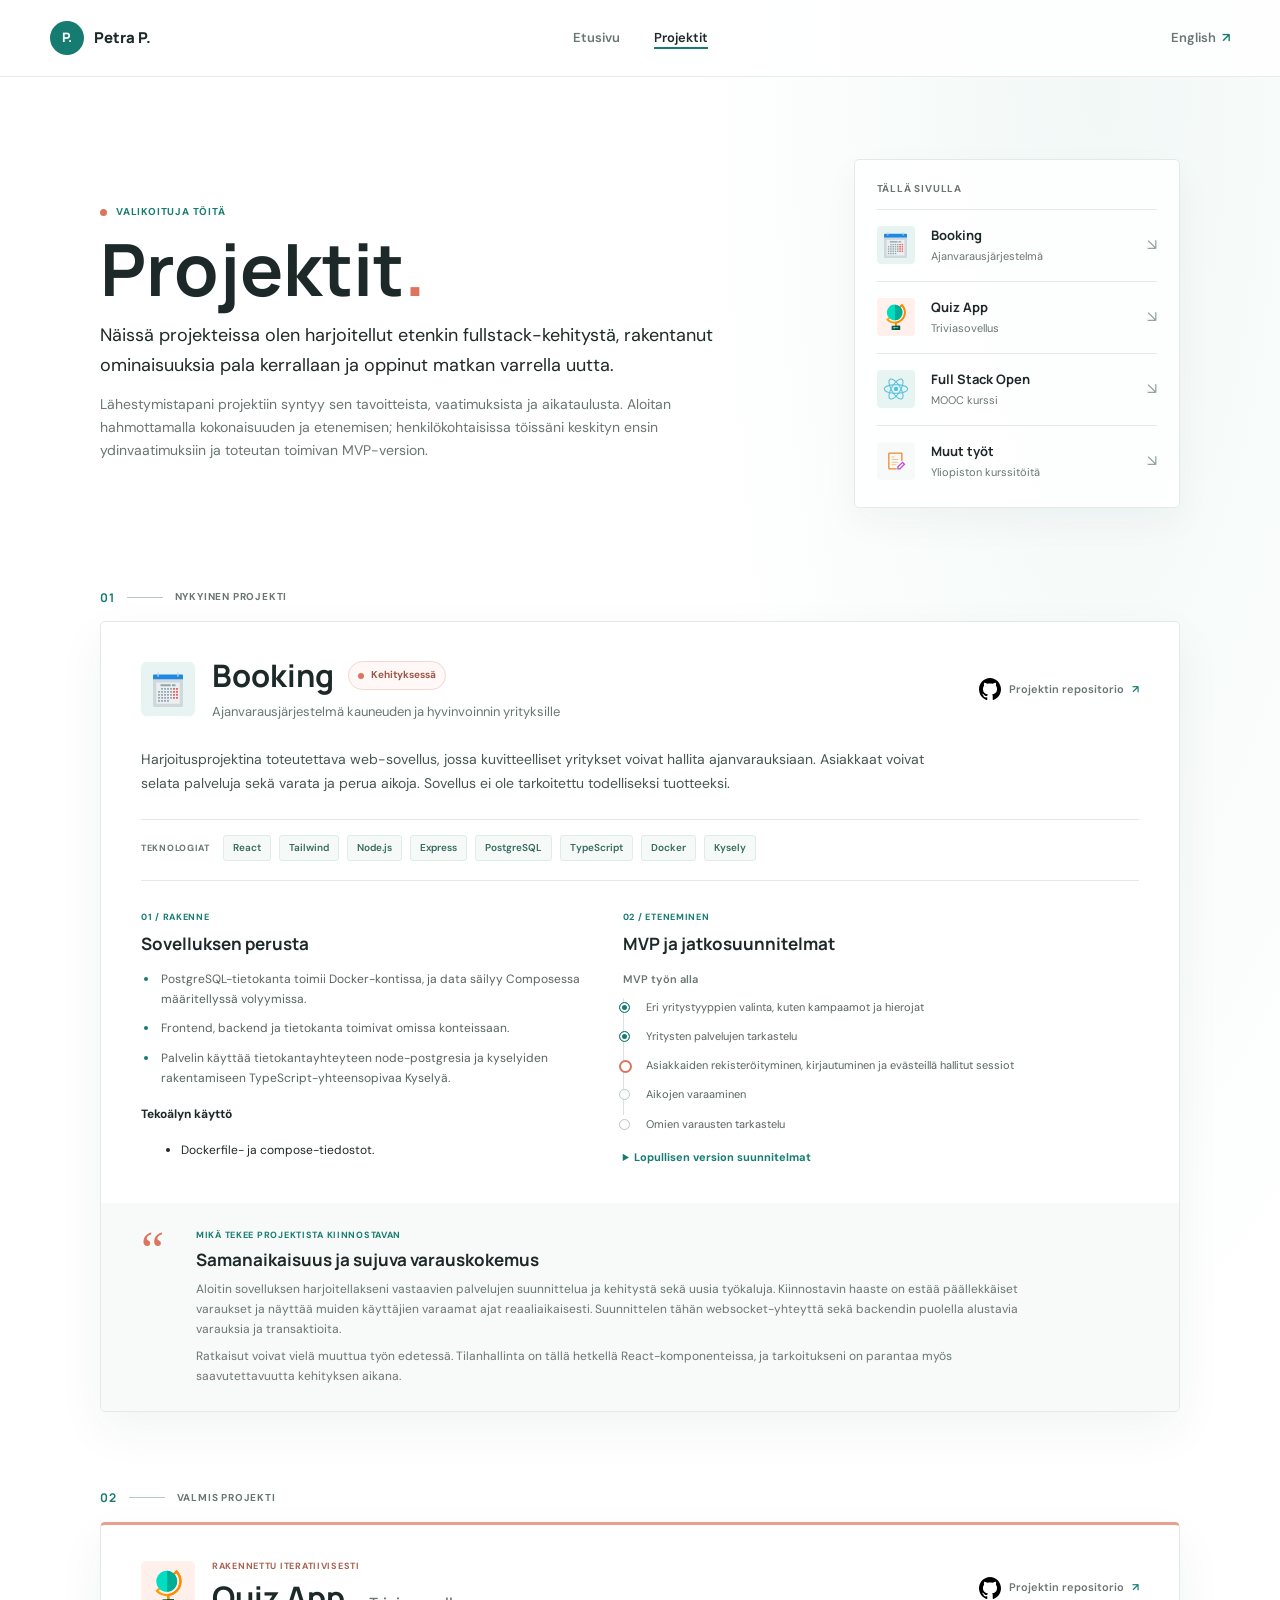
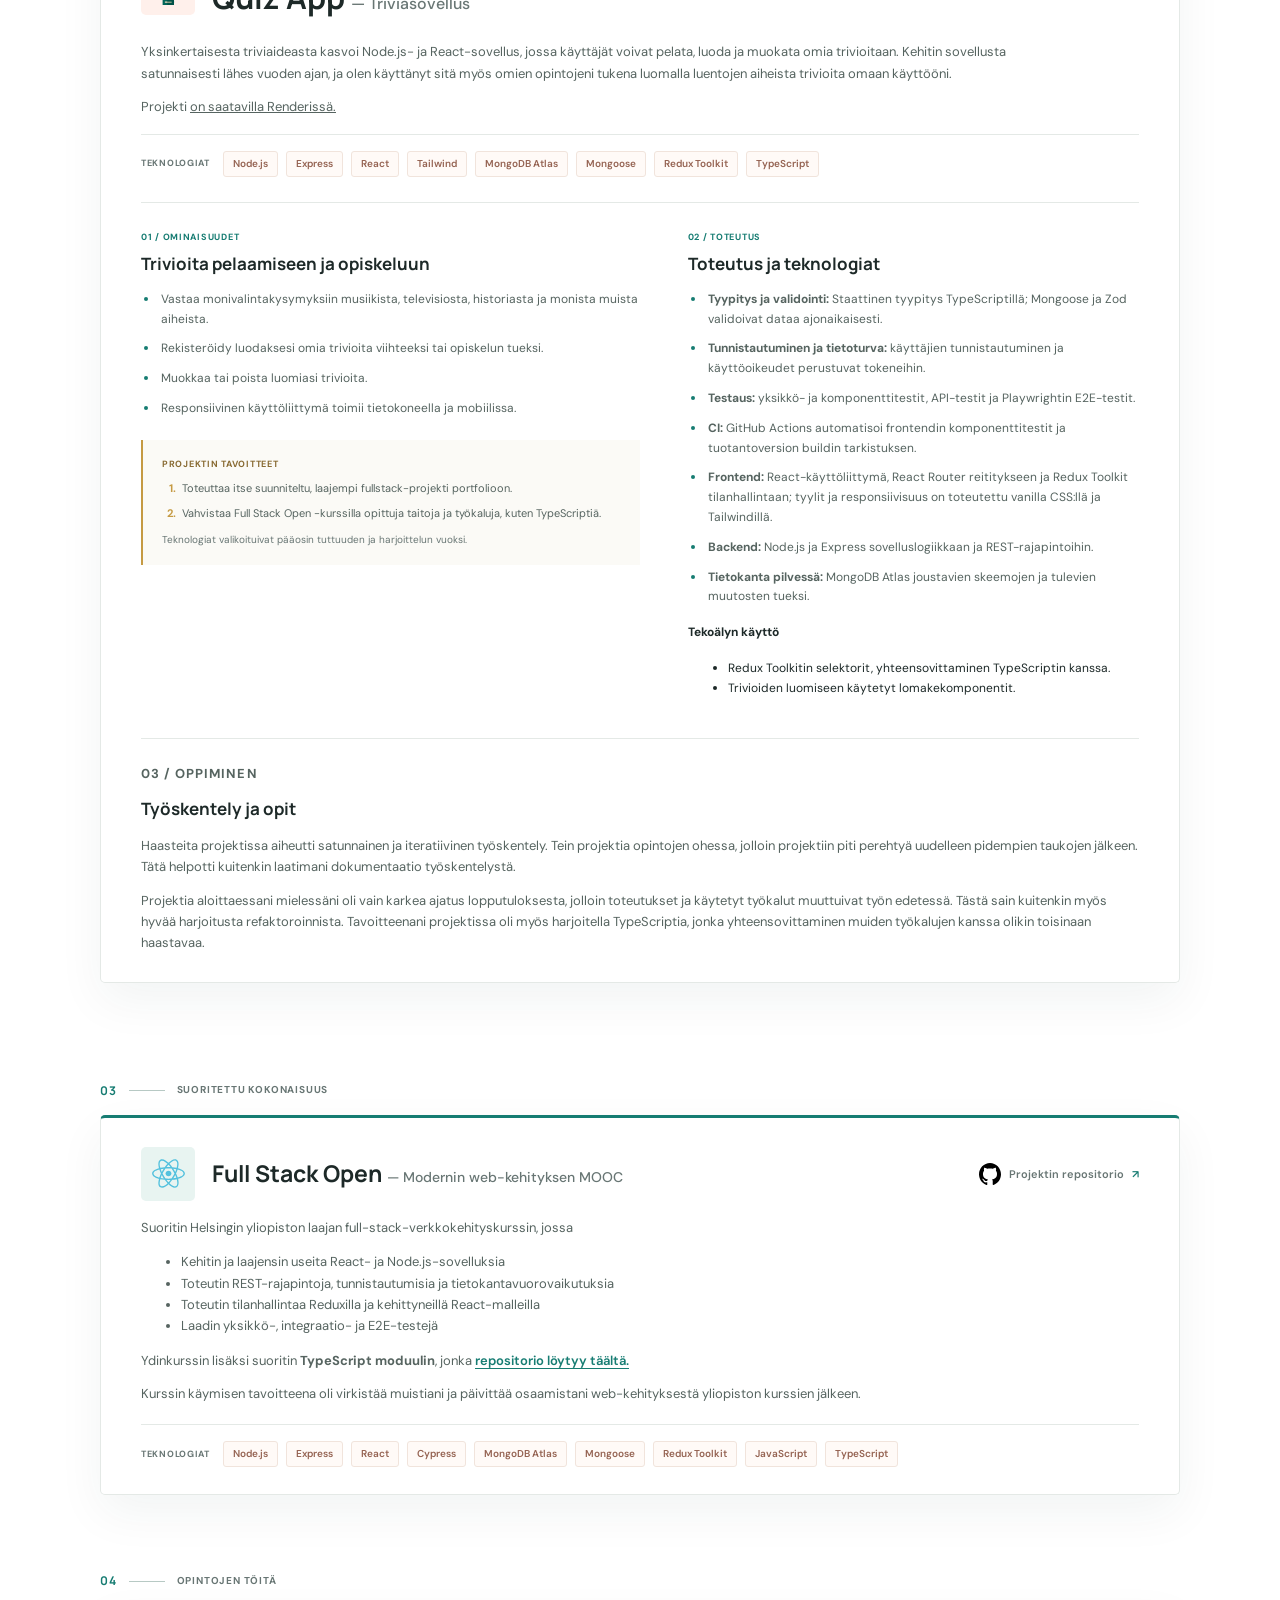
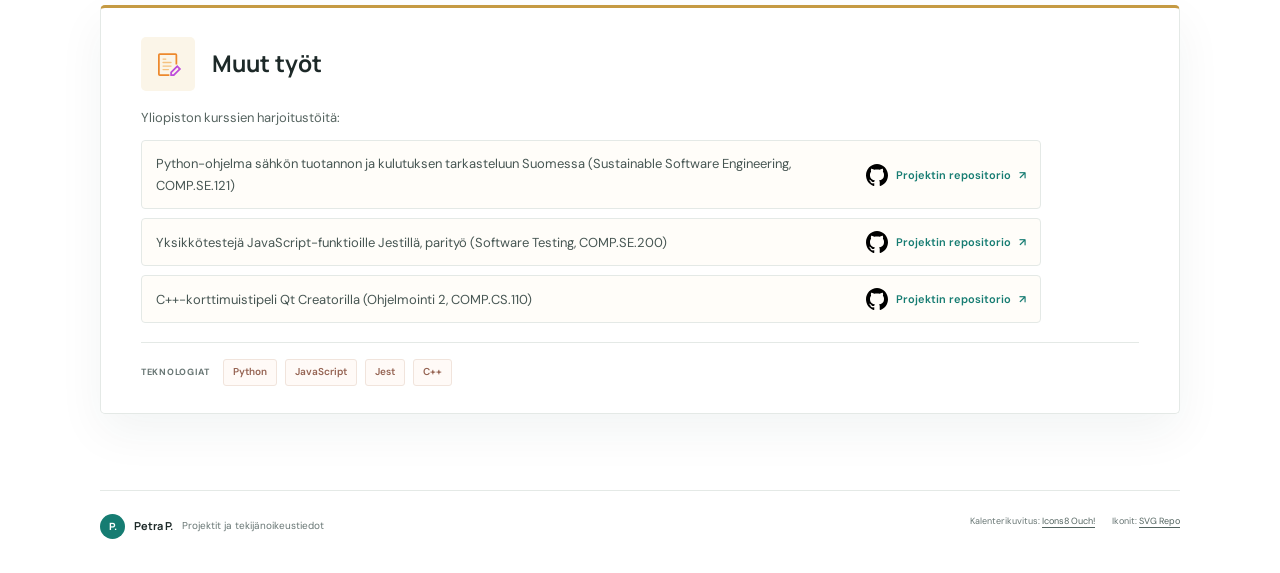
==== projektit_fi.html @ 3e886539 "First finished version of the website" ====
<!doctype html>
<html lang="fi">
  <head>
    <meta charset="UTF-8" />
    <meta name="viewport" content="width=device-width, initial-scale=1.0" />
    <meta
      name="description"
      content="Petra P:n ohjelmistokehityksen projektit ja niiden taustat."
    />
    <title>Projektit | Petra P.</title>
    <link rel="stylesheet" href="stylesheet.css" />
  </head>
  <body>
    <header class="site-header">
      <nav class="nav-bar" aria-label="Päänavigaatio">
        <a class="wordmark" href="index_fi.html" aria-label="Petra P., etusivu">
          <span class="wordmark-mark" aria-hidden="true">P.</span>
          <span>Petra P.</span>
        </a>
        <div class="nav-links">
          <a href="index_fi.html">Etusivu</a>
          <a href="projektit_fi.html" class="active" aria-current="page"
            >Projektit</a
          >
        </div>
        <a class="language-link" href="projects_en.html" lang="en"
          >English <span aria-hidden="true">↗</span></a
        >
      </nav>
    </header>

    <main>
      <section class="intro page-width" aria-labelledby="page-title">
        <div class="intro-copy">
          <p class="eyebrow"><span></span> Valikoituja töitä</p>
          <h1 id="page-title">Projektit<span class="title-period">.</span></h1>
          <p class="intro-lead">
            Näissä projekteissa olen harjoitellut etenkin fullstack-kehitystä,
            rakentanut ominaisuuksia pala kerrallaan ja oppinut matkan varrella
            uutta.
          </p>
          <p class="intro-detail">
            Lähestymistapani projektiin syntyy sen tavoitteista, vaatimuksista ja
            aikataulusta. Aloitan hahmottamalla kokonaisuuden ja etenemisen;
            henkilökohtaisissa töissäni keskityn ensin ydinvaatimuksiin ja toteutan
            toimivan MVP-version.
          </p>
        </div>
        <aside class="project-index" aria-label="Sivun projektit">
          <p class="index-label">Tällä sivulla</p>
          <a class="index-link" href="#booking-section">
            <span class="index-icon index-icon-booking">
              <img
                src="./assets/fogg-monthly-planner-page-with-highlighted-weekend-squares.svg"
                alt=""
              />
            </span>
            <span><strong>Booking</strong><small>Ajanvarausjärjestelmä</small></span>
            <span class="index-arrow" aria-hidden="true">↘</span>
          </a>
          <a class="index-link" href="#quiz-section">
            <span class="index-icon index-icon-quiz">
              <img src="./assets/earth-globe-geography-svgrepo-com.svg" alt="" />
            </span>
            <span><strong>Quiz App</strong><small>Triviasovellus</small></span>
            <span class="index-arrow" aria-hidden="true">↘</span>
          </a>
          <a class="index-link" href="#fullstack-section">
            <span class="index-icon index-icon-fullstack">
              <img src="./assets/react-svgrepo-com.svg" alt="" />
            </span>
            <span><strong>Full Stack Open</strong><small>MOOC kurssi</small></span>
            <span class="index-arrow" aria-hidden="true">↘</span>
          </a>
          <a class="index-link" href="#other-section">
            <span class="index-icon index-icon-other">
              <img
                src="./assets/advanced-study-application-svgrepo-com.svg"
                alt=""
              />
            </span>
            <span
              ><strong>Muut työt</strong><small>Yliopiston kurssitöitä</small></span
            >
            <span class="index-arrow" aria-hidden="true">↘</span>
          </a>
        </aside>
      </section>

      <section
        class="project-section page-width"
        id="booking-section"
        aria-labelledby="booking-title"
      >
        <div class="section-marker">
          <span>01</span><i></i><span>NYKYINEN PROJEKTI</span>
        </div>
        <article class="project-panel booking-panel">
          <div class="project-heading">
            <div class="project-title-group">
              <span class="project-art project-art-booking">
                <img
                  src="./assets/fogg-monthly-planner-page-with-highlighted-weekend-squares.svg"
                  alt=""
                />
              </span>
              <div>
                <div class="title-row">
                  <h2 id="booking-title">Booking</h2>
                  <span class="status"><span></span> Kehityksessä</span>
                </div>
                <p class="project-subtitle">
                  Ajanvarausjärjestelmä kauneuden ja hyvinvoinnin yrityksille
                </p>
              </div>
            </div>
            <a
              class="repo-link"
              href="https://github.com/petuned/Booking"
              target="_blank"
              rel="noopener noreferrer"
            >
              <img src="./assets/github-142-svgrepo-com.svg" alt="" />
              <span>Projektin repositorio</span>
              <span aria-hidden="true">↗</span>
            </a>
          </div>

          <p class="project-summary">
            Harjoitusprojektina toteutettava web-sovellus, jossa kuvitteelliset
            yritykset voivat hallita ajanvarauksiaan. Asiakkaat voivat selata
            palveluja sekä varata ja perua aikoja. Sovellus ei ole tarkoitettu
            todelliseksi tuotteeksi.
          </p>

          <div class="tech-row" aria-label="Käytetyt teknologiat">
            <span class="tech-label">TEKNOLOGIAT</span>
            <span>React</span><span>Tailwind</span><span>Node.js</span
            ><span>Express</span> <span>PostgreSQL</span><span>TypeScript</span
            ><span>Docker</span><span>Kysely</span>
          </div>

          <div class="booking-details">
            <section class="detail-column" aria-labelledby="booking-build-title">
              <p class="section-kicker">01 / RAKENNE</p>
              <h3 id="booking-build-title">Sovelluksen perusta</h3>
              <ul class="feature-list">
                <li>
                  PostgreSQL-tietokanta toimii Docker-kontissa, ja data säilyy
                  Composessa määritellyssä volyymissa.
                </li>
                <li>Frontend, backend ja tietokanta toimivat omissa konteissaan.</li>
                <li>
                  Palvelin käyttää tietokantayhteyteen node-postgresia ja kyselyiden
                  rakentamiseen TypeScript-yhteensopivaa Kyselyä.
                </li>
              </ul>
              <div class="ai-use">
                <h4>Tekoälyn käyttö</h4>
                <ul>
                  <li>Dockerfile- ja compose-tiedostot.</li>
                </ul>
              </div>
            </section>
            <section
              class="detail-column roadmap-column"
              aria-labelledby="booking-roadmap-title"
            >
              <p class="section-kicker">02 / ETENEMINEN</p>
              <h3 id="booking-roadmap-title">MVP ja jatkosuunnitelmat</h3>
              <p class="roadmap-label">MVP työn alla</p>
              <ol class="roadmap-list">
                <li class="done">
                  Eri yritystyyppien valinta, kuten kampaamot ja hierojat
                </li>
                <li class="done">Yritysten palvelujen tarkastelu</li>
                <li class="in-progress">
                  Asiakkaiden rekisteröityminen, kirjautuminen ja evästeillä hallitut
                  sessiot
                </li>
                <li>Aikojen varaaminen</li>
                <li>Omien varausten tarkastelu</li>
              </ol>
              <details class="future-details">
                <summary>Lopullisen version suunnitelmat</summary>
                <ul>
                  <li>
                    Yritysten rekisteröityminen, kirjautuminen ja ajanvarausten
                    hallinta
                  </li>
                  <li>Palvelujen lisääminen, muokkaaminen ja poistaminen</li>
                  <li>Henkilökunnan osaamisalueiden ja yritystietojen hallinta</li>
                  <li>Asiakkaiden varausten peruminen</li>
                </ul>
              </details>
            </section>
          </div>

          <section class="reflection" aria-labelledby="booking-thoughts-title">
            <div class="reflection-mark" aria-hidden="true">“</div>
            <div>
              <p class="section-kicker">MIKÄ TEKEE PROJEKTISTA KIINNOSTAVAN</p>
              <h3 id="booking-thoughts-title">
                Samanaikaisuus ja sujuva varauskokemus
              </h3>
              <p>
                Aloitin sovelluksen harjoitellakseni vastaavien palvelujen
                suunnittelua ja kehitystä sekä uusia työkaluja. Kiinnostavin haaste
                on estää päällekkäiset varaukset ja näyttää muiden käyttäjien
                varaamat ajat reaaliaikaisesti. Suunnittelen tähän websocket-yhteyttä
                sekä backendin puolella alustavia varauksia ja transaktioita.
              </p>
              <p>
                Ratkaisut voivat vielä muuttua työn edetessä. Tilanhallinta on tällä
                hetkellä React-komponenteissa, ja tarkoitukseni on parantaa myös
                saavutettavuutta kehityksen aikana.
              </p>
            </div>
          </section>
        </article>
      </section>

      <section
        class="project-section page-width quiz-section"
        id="quiz-section"
        aria-labelledby="quiz-title"
      >
        <div class="section-marker">
          <span>02</span><i></i><span>VALMIS PROJEKTI</span>
        </div>
        <article class="project-panel quiz-panel">
          <div class="project-heading quiz-heading">
            <div class="project-title-group">
              <span class="project-art project-art-quiz">
                <img src="./assets/earth-globe-geography-svgrepo-com.svg" alt="" />
              </span>
              <div>
                <p class="section-kicker">RAKENNETTU ITERATIIVISESTI</p>
                <h2 id="quiz-title">Quiz App <span>— Triviasovellus</span></h2>
              </div>
            </div>
            <a
              class="repo-link"
              href="https://github.com/petuned/Quiz"
              target="_blank"
              rel="noopener noreferrer"
            >
              <img src="./assets/github-142-svgrepo-com.svg" alt="" />
              <span>Projektin repositorio</span>
              <span aria-hidden="true">↗</span>
            </a>
          </div>
          <div class="quiz-summary">
            <p>
              Yksinkertaisesta triviaideasta kasvoi Node.js- ja React-sovellus, jossa
              käyttäjät voivat pelata, luoda ja muokata omia trivioitaan. Kehitin
              sovellusta satunnaisesti lähes vuoden ajan, ja olen käyttänyt sitä myös
              omien opintojeni tukena luomalla luentojen aiheista trivioita omaan
              käyttööni.
            </p>
            <p>
              Projekti
              <a href="https://quiz-y85e.onrender.com/" target="_blank"
                >on saatavilla Renderissä.</a
              >
            </p>
            <div class="quiz-tech" aria-label="Projektissa käytetyt teknologiat">
              <span class="tech-label">TEKNOLOGIAT</span>
              <span>Node.js</span><span>Express</span><span>React</span
              ><span>Tailwind</span><span>MongoDB Atlas</span><span>Mongoose</span
              ><span>Redux Toolkit</span><span>TypeScript</span>
            </div>
          </div>
          <div class="quiz-details">
            <section class="detail-column" aria-labelledby="quiz-features-title">
              <p class="section-kicker">01 / OMINAISUUDET</p>
              <h3 id="quiz-features-title">Trivioita pelaamiseen ja opiskeluun</h3>
              <ul class="feature-list">
                <li>
                  Vastaa monivalintakysymyksiin musiikista, televisiosta, historiasta
                  ja monista muista aiheista.
                </li>
                <li>
                  Rekisteröidy luodaksesi omia trivioita viihteeksi tai opiskelun
                  tueksi.
                </li>
                <li>Muokkaa tai poista luomiasi trivioita.</li>
                <li>
                  Responsiivinen käyttöliittymä toimii tietokoneella ja mobiilissa.
                </li>
              </ul>
              <aside class="project-goals">
                <p class="section-kicker">PROJEKTIN TAVOITTEET</p>
                <ol>
                  <li>
                    Toteuttaa itse suunniteltu, laajempi fullstack-projekti
                    portfolioon.
                  </li>
                  <li>
                    Vahvistaa Full Stack Open -kurssilla opittuja taitoja ja
                    työkaluja, kuten TypeScriptiä.
                  </li>
                </ol>
                <p class="goals-note">
                  Teknologiat valikoituivat pääosin tuttuuden ja harjoittelun vuoksi.
                </p>
              </aside>
            </section>
            <section
              class="detail-column"
              aria-labelledby="quiz-implementation-title"
            >
              <p class="section-kicker">02 / TOTEUTUS</p>
              <h3 id="quiz-implementation-title">Toteutus ja teknologiat</h3>
              <ul class="feature-list">
                <li>
                  <strong>Tyypitys ja validointi:</strong> Staattinen tyypitys
                  TypeScriptillä; Mongoose ja Zod validoivat dataa ajonaikaisesti.
                </li>
                <li>
                  <strong>Tunnistautuminen ja tietoturva:</strong> käyttäjien
                  tunnistautuminen ja käyttöoikeudet perustuvat tokeneihin.
                </li>
                <li>
                  <strong>Testaus:</strong> yksikkö- ja komponenttitestit, API-testit
                  ja Playwrightin E2E-testit.
                </li>
                <li>
                  <strong>CI:</strong> GitHub Actions automatisoi frontendin
                  komponenttitestit ja tuotantoversion buildin tarkistuksen.
                </li>
                <li>
                  <strong>Frontend:</strong> React-käyttöliittymä, React Router
                  reititykseen ja Redux Toolkit tilanhallintaan; tyylit ja
                  responsiivisuus on toteutettu vanilla CSS:llä ja Tailwindillä.
                </li>
                <li>
                  <strong>Backend:</strong> Node.js ja Express sovelluslogiikkaan ja
                  REST-rajapintoihin.
                </li>
                <li>
                  <strong>Tietokanta pilvessä:</strong> MongoDB Atlas joustavien
                  skeemojen ja tulevien muutosten tueksi.
                </li>
              </ul>
              <div class="ai-use">
                <h4>Tekoälyn käyttö</h4>
                <ul>
                  <li>
                    Redux Toolkitin selektorit, yhteensovittaminen TypeScriptin
                    kanssa.
                  </li>
                  <li>Trivioiden luomiseen käytetyt lomakekomponentit.</li>
                </ul>
              </div>
            </section>
            <section
              class="detail-column quiz-work-column"
              aria-labelledby="quiz-work-title"
            >
              <p class="section-kicker">03 / OPPIMINEN</p>
              <h3 id="quiz-work-title">Työskentely ja opit</h3>
              <p>
                Haasteita projektissa aiheutti satunnainen ja iteratiivinen
                työskentely. Tein projektia opintojen ohessa, jolloin projektiin piti
                perehtyä uudelleen pidempien taukojen jälkeen. Tätä helpotti
                kuitenkin laatimani dokumentaatio työskentelystä.
              </p>
              <p>
                Projektia aloittaessani mielessäni oli vain karkea ajatus
                lopputuloksesta, jolloin toteutukset ja käytetyt työkalut muuttuivat
                työn edetessä. Tästä sain kuitenkin myös hyvää harjoitusta
                refaktoroinnista. Tavoitteenani projektissa oli myös harjoitella
                TypeScriptia, jonka yhteensovittaminen muiden työkalujen kanssa
                olikin toisinaan haastavaa.
              </p>
            </section>
          </div>
        </article>
      </section>

      <section
        class="project-section page-width course-section"
        aria-labelledby="fullstack-title"
        id="fullstack-section"
      >
        <div class="section-marker">
          <span>03</span><i></i><span>SUORITETTU KOKONAISUUS</span>
        </div>
        <article class="project-panel added-project-panel course-panel">
          <div class="project-heading added-project-heading">
            <div class="project-title-group">
              <span class="project-art project-art-course">
                <img src="./assets/react-svgrepo-com.svg" alt="" />
              </span>
              <h2 id="fullstack-title">
                Full Stack Open <span>— Modernin web-kehityksen MOOC</span>
              </h2>
            </div>
            <a
              class="repo-link"
              href="https://github.com/petuned/fullStackOpen"
              target="_blank"
              rel="noopener noreferrer"
            >
              <img src="./assets/github-142-svgrepo-com.svg" alt="" />
              <span>Projektin repositorio</span>
              <span aria-hidden="true">↗</span>
            </a>
          </div>
          <div class="added-project-copy">
            <div>
              <p>
                Suoritin Helsingin yliopiston laajan full-stack-verkkokehityskurssin,
                jossa
              </p>
              <ul>
                <li>Kehitin ja laajensin useita React- ja Node.js-sovelluksia</li>
                <li>
                  Toteutin REST-rajapintoja, tunnistautumisia ja
                  tietokantavuorovaikutuksia
                </li>
                <li>
                  Toteutin tilanhallintaa Reduxilla ja kehittyneillä React-malleilla
                </li>
                <li>Laadin yksikkö-, integraatio- ja E2E-testejä</li>
              </ul>
              <p>
                Ydinkurssin lisäksi suoritin <b>TypeScript moduulin</b>, jonka
                <a
                  href="https://github.com/petuned/fullStackOpen-part9-TypeScript"
                  target="_blank"
                  >repositorio löytyy täältä.</a
                >
              </p>
              <p>
                Kurssin käymisen tavoitteena oli virkistää muistiani ja päivittää
                osaamistani web-kehityksestä yliopiston kurssien jälkeen.
              </p>
            </div>
          </div>
          <div class="quiz-tech" aria-label="Kurssilla käytettyjä teknologioita">
            <span class="tech-label">TEKNOLOGIAT</span>
            <span>Node.js</span><span>Express</span><span>React</span
            ><span>Cypress</span><span>MongoDB Atlas</span><span>Mongoose</span
            ><span>Redux Toolkit</span><span>JavaScript</span><span>TypeScript</span>
          </div>
        </article>
      </section>

      <section
        class="project-section page-width other-work-section"
        aria-labelledby="other-title"
        id="other-section"
      >
        <div class="section-marker">
          <span>04</span><i></i><span>OPINTOJEN TÖITÄ</span>
        </div>
        <article class="project-panel added-project-panel other-work-panel">
          <div class="added-project-heading">
            <span class="project-art project-art-other">
              <img
                src="./assets/advanced-study-application-svgrepo-com.svg"
                alt=""
              />
            </span>
            <h2 id="other-title">Muut työt</h2>
          </div>
          <div class="added-project-copy other-work-copy">
            <div>
              <p>Yliopiston kurssien harjoitustöitä:</p>
              <ol class="other-work-list">
                <li>
                  <span class="other-work-description">
                    Python-ohjelma sähkön tuotannon ja kulutuksen tarkasteluun
                    Suomessa (Sustainable Software Engineering, COMP.SE.121)
                  </span>
                  <a
                    class="repo-link"
                    href="https://github.com/petuned/sustainable_software_engineering/tree/master/fingridOpenData"
                    target="_blank"
                    rel="noopener noreferrer"
                  >
                    <img src="./assets/github-142-svgrepo-com.svg" alt="" />
                    <span>Projektin repositorio</span>
                    <span aria-hidden="true">↗</span>
                  </a>
                </li>
                <li>
                  <span class="other-work-description">
                    Yksikkötestejä JavaScript-funktioille Jestillä, parityö (Software
                    Testing, COMP.SE.200)
                  </span>
                  <a
                    class="repo-link"
                    href="https://github.com/NiiloR/Course-COMP.SE.200-Software-Testing"
                    target="_blank"
                    rel="noopener noreferrer"
                  >
                    <img src="./assets/github-142-svgrepo-com.svg" alt="" />
                    <span>Projektin repositorio</span>
                    <span aria-hidden="true">↗</span>
                  </a>
                </li>
                <li>
                  <span class="other-work-description">
                    C++-korttimuistipeli Qt Creatorilla (Ohjelmointi 2, COMP.CS.110)
                  </span>
                  <a
                    class="repo-link"
                    href="https://github.com/petuned/Qt-Memory-game"
                    target="_blank"
                    rel="noopener noreferrer"
                  >
                    <img src="./assets/github-142-svgrepo-com.svg" alt="" />
                    <span>Projektin repositorio</span>
                    <span aria-hidden="true">↗</span>
                  </a>
                </li>
              </ol>
            </div>
          </div>
          <div class="quiz-tech" aria-label="Kursseilla käytettyjä teknologioita">
            <span class="tech-label">TEKNOLOGIAT</span>
            <span>Python</span><span>JavaScript</span><span>Jest</span
            ><span>C++</span>
          </div>
        </article>
      </section>
    </main>

    <footer class="site-footer page-width">
      <p>
        <span class="footer-mark">P.</span> Petra P.
        <span class="footer-note">Projektit ja tekijänoikeustiedot</span>
      </p>
      <div class="credits">
        <span
          >Kalenterikuvitus:
          <a
            href="https://icons8.com/illustrations/author/zD2oqC8lLBBA"
            target="_blank"
            rel="noopener noreferrer"
            >Icons8 Ouch!</a
          ></span
        >
        <span
          >Ikonit:
          <a href="https://www.svgrepo.com" target="_blank" rel="noopener noreferrer"
            >SVG Repo</a
          ></span
        >
      </div>
    </footer>
  </body>
</html>
---- stylesheet.css ----
@import url("https://fonts.googleapis.com/css2?family=DM+Sans:wght@400;500;600;700&family=Manrope:wght@400;500;600;700;800&display=swap");

:root {
  color-scheme: light;
  --ink: #1d2928;
  --muted: #687674;
  --line: #e4e9e6;
  --paper: #ffffff;
  --wash: #f7faf8;
  --teal: #167c72;
  --teal-soft: #e8f4f1;
  --coral: #dc755f;
  --coral-soft: #fff0eb;
  --gold: #c59a43;
  font-family: "DM Sans", "Avenir Next", Avenir, sans-serif;
  color: var(--ink);
  background: var(--paper);
  font-synthesis: none;
  text-rendering: optimizeLegibility;
  scroll-behavior: smooth;
}

* {
  box-sizing: border-box;
}

body {
  min-width: 320px;
  margin: 0;
  background:
    radial-gradient(ellipse at 86% 2%, rgba(232, 244, 241, 0.62), transparent 25rem),
    var(--paper);
  line-height: 1.65;
}

a {
  color: inherit;
}

a:focus-visible,
summary:focus-visible {
  outline: 3px solid rgba(22, 124, 114, 0.45);
  outline-offset: 4px;
  border-radius: 3px;
}

.page-width {
  width: min(1080px, calc(100% - 64px));
  margin-inline: auto;
}

.site-header {
  border-bottom: 1px solid rgba(228, 233, 230, 0.85);
  background: rgba(255, 255, 255, 0.86);
}

.nav-bar {
  width: min(1180px, calc(100% - 64px));
  min-height: 76px;
  margin-inline: auto;
  display: grid;
  grid-template-columns: 1fr auto 1fr;
  align-items: center;
}

.wordmark,
.nav-links,
.language-link {
  display: flex;
  align-items: center;
}

.wordmark {
  width: fit-content;
  gap: 10px;
  text-decoration: none;
  font-family: "Manrope", sans-serif;
  font-size: 15px;
  font-weight: 800;
}

.wordmark-mark,
.footer-mark {
  display: grid;
  width: 34px;
  aspect-ratio: 1;
  place-items: center;
  border-radius: 50%;
  background: var(--teal);
  color: white;
  font-family: "Manrope", sans-serif;
  font-size: 13px;
  font-weight: 800;
}

.nav-links {
  align-self: stretch;
  gap: 34px;
}

.nav-links a,
.language-link {
  color: var(--muted);
  font-size: 13px;
  font-weight: 600;
  text-decoration: none;
}

.nav-links a {
  position: relative;
  display: grid;
  align-items: center;
}

.nav-links a::after {
  position: absolute;
  right: 0;
  bottom: 0;
  left: 0;
  height: 2px;
  background: var(--teal);
  content: "";
  transform: scaleX(0);
  transform-origin: left;
  transition: transform 180ms ease;
}

.nav-links a:hover::after,
.nav-links a:focus-visible::after,
.nav-links a.active::after {
  transform: scaleX(1);
}

.nav-links a.active,
.nav-links a:hover,
.language-link:hover {
  color: var(--ink);
}

.language-link {
  justify-self: end;
  gap: 6px;
}

.language-link span,
.repo-link > span:last-child {
  color: var(--teal);
}

.intro {
  display: grid;
  grid-template-columns: minmax(0, 1.35fr) minmax(280px, 0.65fr);
  align-items: center;
  gap: 76px;
  padding-top: 82px;
  padding-bottom: 80px;
  animation: rise-in 650ms ease both;
}

.eyebrow,
.index-label,
.section-kicker,
.section-marker,
.tech-label {
  margin: 0;
  font-size: 10px;
  font-weight: 700;
  letter-spacing: 0.08em;
}

.eyebrow {
  display: flex;
  align-items: center;
  gap: 9px;
  color: var(--teal);
  text-transform: uppercase;
}

.eyebrow span,
.status span {
  width: 7px;
  aspect-ratio: 1;
  border-radius: 50%;
  background: var(--coral);
}

h1,
h2,
h3,
p {
  margin-top: 0;
}

h1,
h2,
h3 {
  font-family: "Manrope", "Avenir Next", sans-serif;
}

h1 {
  margin: 10px 0 15px;
  font-size: clamp(48px, 6vw, 72px);
  line-height: 1.05;
  font-weight: 700;
}

.ai-use {
  font-size: 12px;
}

.title-period {
  color: var(--coral);
}

.intro-lead {
  max-width: 620px;
  margin-bottom: 12px;
  font-size: 18px;
  line-height: 1.65;
}

.intro-detail {
  max-width: 610px;
  margin-bottom: 0;
  color: var(--muted);
  font-size: 14px;
}

.project-index {
  padding: 21px 22px 10px;
  border: 1px solid var(--line);
  border-radius: 5px;
  background: rgba(255, 255, 255, 0.82);
  box-shadow: 0 14px 36px rgba(27, 55, 48, 0.045);
}

.index-label {
  padding: 0 0 11px;
  color: var(--muted);
  text-transform: uppercase;
}

.index-link {
  display: grid;
  grid-template-columns: 42px 1fr auto;
  align-items: center;
  gap: 12px;
  min-height: 72px;
  border-top: 1px solid var(--line);
  text-decoration: none;
}

.index-icon {
  display: grid;
  width: 38px;
  aspect-ratio: 1;
  place-items: center;
  border-radius: 4px;
}

.index-icon-booking {
  background: var(--teal-soft);
}

.index-icon-quiz {
  background: var(--coral-soft);
}

.index-icon-fullstack {
  background: var(--teal-soft);
}

.index-icon-other {
  background: var(--wash);
}

.index-icon img {
  width: 26px;
  height: 26px;
  object-fit: contain;
}

.index-link strong,
.index-link small {
  display: block;
}

.index-link strong {
  font-family: "Manrope", sans-serif;
  font-size: 13px;
}

.index-link small {
  color: var(--muted);
  font-size: 11px;
}

.index-arrow {
  color: #91a09c;
  transition:
    color 160ms ease,
    transform 160ms ease;
}

.index-link:hover .index-arrow {
  color: var(--teal);
  transform: translate(2px, 2px);
}

.project-section {
  scroll-margin-top: 28px;
  margin-bottom: 76px;
  animation: rise-in 650ms 100ms ease both;
}

.section-marker {
  display: flex;
  align-items: center;
  gap: 12px;
  margin-bottom: 14px;
  color: var(--muted);
}

.section-marker > span:first-child {
  color: var(--teal);
  font-family: "Manrope", sans-serif;
  font-size: 12px;
}

.section-marker i {
  width: 36px;
  height: 1px;
  background: #b7c9c4;
}

.project-panel {
  overflow: hidden;
  border: 1px solid var(--line);
  border-radius: 5px;
  background: var(--paper);
  box-shadow: 0 18px 48px rgba(27, 55, 48, 0.055);
}

.booking-panel {
  padding: 34px 40px 0;
}

.project-heading {
  display: flex;
  justify-content: space-between;
  align-items: center;
  gap: 24px;
}

.title-row {
  display: flex;
  flex-wrap: wrap;
  align-items: center;
  gap: 14px;
}

.project-heading h2,
.quiz-heading h2 {
  margin: 0;
  font-size: 31px;
  line-height: 1.25;
}

.project-title-group {
  display: flex;
  align-items: center;
  gap: 17px;
}

.project-art {
  display: grid;
  width: 54px;
  aspect-ratio: 1;
  flex: 0 0 auto;
  place-items: center;
  border-radius: 5px;
}

.project-art img {
  width: 35px;
  height: 35px;
  object-fit: contain;
}

.project-art-booking,
.project-art-course {
  background: var(--teal-soft);
}

.project-art-quiz {
  background: var(--coral-soft);
}

.project-art-other {
  background: #fbf5e8;
}

.status {
  display: inline-flex;
  align-items: center;
  gap: 7px;
  padding: 5px 9px;
  border: 1px solid #f1d8d1;
  border-radius: 20px;
  background: #fff8f6;
  color: #9c5847;
  font-size: 10px;
  font-weight: 700;
}

.status span {
  width: 6px;
  background: var(--coral);
}

.project-subtitle {
  margin: 6px 0 0;
  color: var(--muted);
  font-size: 13px;
}

.repo-link {
  display: flex;
  align-items: center;
  gap: 8px;
  flex-shrink: 0;
  color: var(--muted);
  font-size: 11px;
  font-weight: 600;
  text-decoration: none;
}

.repo-link:hover {
  color: var(--teal);
}

.repo-link img {
  width: 22px;
  height: 22px;
}

.project-summary {
  max-width: 790px;
  margin: 26px 0 24px;
  color: #475653;
  font-size: 14px;
}

.tech-row,
.quiz-tech {
  display: flex;
  flex-wrap: wrap;
  align-items: center;
  gap: 8px;
}

.tech-row {
  padding: 15px 0 19px;
  border-top: 1px solid var(--line);
  border-bottom: 1px solid var(--line);
}

.tech-label {
  margin-right: 5px;
  color: var(--muted);
  font-size: 9px;
}

.tech-row > span:not(.tech-label),
.quiz-tech > span:not(.tech-label) {
  padding: 4px 9px;
  border: 1px solid #dfece8;
  border-radius: 3px;
  background: #f5faf8;
  color: #38695f;
  font-size: 10px;
  font-weight: 600;
}

.booking-details {
  display: grid;
  grid-template-columns: 0.92fr 1.08fr;
  gap: 42px;
  padding: 29px 0 31px;
}

.section-kicker {
  margin-bottom: 7px;
  color: var(--teal);
  font-size: 9px;
}

.detail-column h3,
.reflection h3 {
  margin-bottom: 14px;
  font-size: 17px;
  line-height: 1.4;
}

.feature-list,
.roadmap-list,
.future-details ul {
  margin: 0;
  padding-left: 18px;
  color: #566460;
  font-size: 12px;
}

.feature-list li,
.future-details li {
  padding-left: 2px;
  margin-bottom: 10px;
}

.feature-list li::marker,
.future-details li::marker {
  color: var(--teal);
}

.project-goals {
  margin-top: 21px;
  padding: 17px 19px;
  border-left: 2px solid var(--gold);
  background: #fbfaf6;
}

.project-goals .section-kicker {
  color: #886a32;
}

.project-goals ol {
  margin: 0;
  padding-left: 17px;
  color: #566460;
  font-size: 11px;
}

.project-goals li {
  padding-left: 3px;
  margin: 7px 0;
}

.project-goals li::marker {
  color: var(--gold);
  font-weight: 700;
}

.goals-note {
  margin: 10px 0 0;
  color: var(--muted);
  font-size: 10px;
}

.roadmap-label {
  margin-bottom: 10px;
  color: var(--muted);
  font-size: 11px;
  font-weight: 600;
}

.roadmap-list {
  list-style: none;
  padding: 0;
}

.roadmap-list li {
  position: relative;
  min-height: 26px;
  padding: 0 0 11px 22px;
  border-left: 1px solid #d9e3df;
  font-size: 11px;
}

.roadmap-list li:last-child {
  border-left-color: transparent;
}

.roadmap-list li::before {
  position: absolute;
  top: 4px;
  left: -5px;
  width: 9px;
  aspect-ratio: 1;
  border: 1px solid #bbc9c5;
  border-radius: 50%;
  background: white;
  content: "";
}

.roadmap-list li.done::before {
  border-color: var(--teal);
  background: var(--teal);
  box-shadow: inset 0 0 0 2px white;
}

.roadmap-list li.in-progress::before {
  border: 2px solid var(--coral);
}

.future-details {
  padding-top: 4px;
  font-size: 11px;
}

.future-details summary {
  width: fit-content;
  color: var(--teal);
  font-weight: 700;
  cursor: pointer;
}

.future-details ul {
  padding-top: 12px;
}

.reflection {
  display: grid;
  grid-template-columns: 42px 1fr;
  gap: 13px;
  margin-inline: -40px;
  padding: 25px 40px 24px;
  background: var(--wash);
}

.reflection-mark {
  color: var(--coral);
  font-family: Georgia, serif;
  font-size: 52px;
  line-height: 0.9;
}

.reflection .section-kicker {
  margin-bottom: 5px;
}

.reflection h3 {
  margin-bottom: 8px;
}

.reflection p:not(.section-kicker) {
  max-width: 830px;
  margin-bottom: 8px;
  color: var(--muted);
  font-size: 12px;
}

.reflection p:last-child {
  margin-bottom: 0;
}

.quiz-section {
  margin-bottom: 98px;
}

.quiz-panel {
  padding: 34px 40px 28px;
  border-top: 3px solid #e8a08e;
}

.quiz-heading {
  display: flex;
  align-items: center;
  gap: 17px;
}

.quiz-heading .section-kicker {
  margin-bottom: 4px;
  color: #a96150;
}

.quiz-heading h2 span {
  color: var(--muted);
  font-family: "DM Sans", sans-serif;
  font-size: 16px;
  font-weight: 500;
}

.quiz-summary {
  margin: 25px 0 0;
}

.quiz-summary > p,
.quiz-work-column > p {
  margin-bottom: 12px;
  color: #566460;
  font-size: 13px;
}

.quiz-summary > p {
  max-width: 900px;
}

.quiz-summary .quiz-tech {
  margin-top: 16px;
}

.quiz-details {
  display: grid;
  grid-template-columns: minmax(0, 1.05fr) minmax(0, 0.95fr);
  gap: 28px 48px;
  padding: 27px 0 0;
  margin-top: 25px;
  border-top: 1px solid var(--line);
}

.quiz-work-column {
  grid-column: 1 / -1;
  padding-top: 24px;
  border-top: 1px solid var(--line);
}

.quiz-work-column > p:last-child {
  margin-bottom: 0;
}

.quiz-tech {
  padding-top: 16px;
  border-top: 1px solid var(--line);
}

.quiz-tech > span:not(.tech-label) {
  border-color: #f1e4dc;
  background: #fffaf7;
  color: #956352;
}

.quiz-tech .tech-label {
  margin-right: 5px;
  color: var(--muted);
  font-size: 9px;
}

.added-project-panel {
  padding: 29px 40px 27px;
  border-top: 3px solid var(--teal);
}

.course-panel {
  border-top-color: var(--teal);
}

.other-work-panel {
  border-top-color: var(--gold);
}

.added-project-heading {
  display: flex;
  align-items: center;
  gap: 17px;
  margin-bottom: 16px;
}

.added-project-heading h2 {
  margin: 0;
  font-size: 23px;
  line-height: 1.35;
}

.added-project-heading h2 span {
  color: var(--muted);
  font-family: "DM Sans", sans-serif;
  font-size: 14px;
  font-weight: 500;
}

.added-project-copy {
  max-width: 900px;
  color: #566460;
  font-size: 13px;
}

.added-project-copy p {
  margin-bottom: 12px;
}

.added-project-copy p:last-child {
  margin-bottom: 0;
}

.added-project-copy a {
  color: var(--teal);
  font-weight: 600;
  text-underline-offset: 3px;
}

.added-project-copy a:hover {
  color: #105e57;
}

.added-project-panel .quiz-tech {
  margin-top: 19px;
}

.other-work-copy > div > p {
  margin-bottom: 12px;
}

.other-work-list {
  display: grid;
  gap: 9px;
  margin: 0;
  padding: 0;
  list-style: none;
}

.other-work-list li {
  display: grid;
  grid-template-columns: minmax(0, 1fr) auto;
  align-items: center;
  gap: 16px;
  padding: 12px 14px;
  border: 1px solid var(--line);
  border-radius: 4px;
  background: #fffdf9;
}

.other-work-description {
  color: #475653;
}

.other-work-list .repo-link {
  white-space: nowrap;
}

.site-footer {
  display: flex;
  justify-content: space-between;
  align-items: flex-start;
  gap: 28px;
  padding: 23px 0 34px;
  border-top: 1px solid var(--line);
}

.site-footer > p {
  display: flex;
  align-items: center;
  flex-wrap: wrap;
  gap: 9px;
  margin: 0;
  font-family: "Manrope", sans-serif;
  font-size: 11px;
  font-weight: 700;
}

.footer-mark {
  width: 25px;
  font-size: 10px;
}

.footer-note {
  color: var(--muted);
  font-family: "DM Sans", sans-serif;
  font-size: 10px;
  font-weight: 400;
}

.credits {
  display: flex;
  flex-wrap: wrap;
  justify-content: flex-end;
  gap: 7px 17px;
  color: var(--muted);
  font-size: 9px;
}

.credits a {
  color: #52635f;
  text-underline-offset: 3px;
}

.credits a:hover {
  color: var(--teal);
}

@keyframes rise-in {
  from {
    opacity: 0;
    transform: translateY(12px);
  }
  to {
    opacity: 1;
    transform: translateY(0);
  }
}

@media (prefers-reduced-motion: reduce) {
  *,
  *::before,
  *::after {
    scroll-behavior: auto !important;
    animation-duration: 0.01ms !important;
    animation-iteration-count: 1 !important;
    transition-duration: 0.01ms !important;
  }
}

@media (max-width: 760px) {
  .page-width,
  .nav-bar {
    width: min(100% - 40px, 600px);
  }

  .nav-bar {
    min-height: 68px;
    grid-template-columns: 1fr auto;
  }

  .nav-links {
    grid-row: 2;
    grid-column: 1 / -1;
    gap: 25px;
    min-height: 43px;
  }

  .site-header .nav-bar {
    padding-top: 8px;
  }

  .wordmark {
    grid-column: 1;
    grid-row: 1;
  }

  .language-link {
    grid-column: 2;
    grid-row: 1;
  }

  .intro {
    grid-template-columns: 1fr;
    gap: 30px;
    padding-top: 55px;
    padding-bottom: 55px;
  }

  .project-index {
    max-width: none;
  }

  .project-section {
    margin-bottom: 58px;
  }

  .booking-panel,
  .quiz-panel,
  .added-project-panel {
    padding-right: 24px;
    padding-left: 24px;
  }

  .project-heading {
    align-items: flex-start;
    flex-direction: column;
    gap: 14px;
  }

  .booking-details,
  .quiz-details {
    grid-template-columns: 1fr;
    gap: 27px;
  }

  .quiz-work-column {
    grid-column: auto;
  }

  .other-work-list li {
    grid-template-columns: 1fr;
    gap: 9px;
  }

  .reflection {
    grid-template-columns: 32px 1fr;
    gap: 10px;
    margin-inline: -24px;
    padding: 23px 24px;
  }

  .quiz-heading h2 {
    font-size: 26px;
  }

  .quiz-heading h2 span {
    display: block;
    margin-top: 3px;
  }

  .site-footer {
    flex-direction: column;
    gap: 14px;
  }

  .credits {
    justify-content: flex-start;
  }
}

@media (max-width: 420px) {
  .page-width,
  .nav-bar {
    width: calc(100% - 32px);
  }

  h1 {
    font-size: 48px;
  }

  .intro-lead {
    font-size: 16px;
  }

  .booking-panel,
  .quiz-panel,
  .added-project-panel {
    padding-right: 18px;
    padding-left: 18px;
  }

  .project-heading h2 {
    font-size: 27px;
  }

  .added-project-heading h2 {
    font-size: 21px;
  }

  .added-project-heading h2 span {
    display: block;
    margin-top: 3px;
  }

  .repo-link {
    font-size: 10px;
  }

  .reflection {
    margin-inline: -18px;
    padding-right: 18px;
    padding-left: 18px;
  }
}

.home-intro {
  grid-template-columns: minmax(0, 1.2fr) minmax(280px, 0.8fr);
  gap: 58px;
}

.home-intro h1 {
  max-width: 620px;
}

.hero-actions {
  display: flex;
  flex-wrap: wrap;
  align-items: center;
  gap: 20px;
  margin-top: 25px;
}

.primary-link,
.text-link,
.section-link {
  font-size: 12px;
  font-weight: 700;
  text-decoration: none;
}

.primary-link {
  display: inline-flex;
  align-items: center;
  gap: 14px;
  padding: 11px 15px;
  border-radius: 3px;
  background: var(--teal);
  color: white;
  transition: background 160ms ease;
}

.primary-link:hover {
  background: #12675f;
}

.primary-link span,
.section-link span {
  font-size: 15px;
}

.text-link {
  color: var(--muted);
  text-underline-offset: 4px;
}

.text-link:hover,
.section-link:hover {
  color: var(--teal);
}

.home-visual {
  position: relative;
  display: flex;
  min-height: 340px;
  flex-direction: column;
  align-items: center;
  justify-content: center;
  padding: 18px 20px 47px;
  border: 1px solid var(--line);
  border-radius: 5px;
  background:
    radial-gradient(ellipse at 50% 45%, #e8f4f1 0, rgba(232, 244, 241, 0) 66%),
    var(--wash);
}

.home-illustration {
  display: grid;
  width: min(100%, 300px);
  aspect-ratio: 1;
  place-items: center;
}

.home-illustration img {
  width: 100%;
  height: 100%;
  object-fit: contain;
}

.home-section {
  margin-bottom: 76px;
  animation: rise-in 650ms 100ms ease both;
}

.home-section-heading {
  display: flex;
  align-items: end;
  justify-content: space-between;
  gap: 28px;
  margin-bottom: 22px;
}

.home-section-heading .section-kicker,
.about-copy .section-kicker {
  margin-bottom: 5px;
}

.home-section-heading h2,
.about-copy h2,
.ai-copy h2 {
  margin: 0;
  font-size: 29px;
  line-height: 1.25;
}

.home-section-heading > p {
  max-width: 390px;
  margin: 0 0 3px;
  color: var(--muted);
  font-size: 12px;
}

.skills-grid {
  display: grid;
  grid-template-columns: repeat(6, minmax(0, 1fr));
  gap: 12px;
}

.skill-card {
  display: flex;
  min-height: 112px;
  flex-direction: column;
  align-items: center;
  justify-content: center;
  gap: 9px;
  border: 1px solid var(--line);
  border-radius: 4px;
  background: white;
  color: #475653;
  font-size: 11px;
  font-weight: 600;
  transition:
    transform 160ms ease,
    box-shadow 160ms ease;
}

.skill-card img {
  width: 38px;
  height: 38px;
  object-fit: contain;
}

.section-link {
  display: inline-flex;
  align-items: center;
  gap: 8px;
  color: var(--teal);
}

.home-project-grid {
  display: grid;
  grid-template-columns: repeat(2, minmax(0, 1fr));
  gap: 16px;
}

.home-project-card {
  display: flex;
  min-height: 262px;
  flex-direction: column;
  align-items: flex-start;
  padding: 22px 24px 20px;
  border: 1px solid var(--line);
  border-top: 3px solid var(--teal);
  border-radius: 4px;
  background: white;
}

.quiz-card {
  border-top-color: #e8a08e;
}

.small-project-card {
  min-height: 225px;
  border-top-width: 3px;
  background: white;
}

.course-card {
  border-top-color: #77a99c;
}

.other-work-card {
  border-top-color: #d3aa5b;
  background: #fffdf9;
}

.home-card-topline {
  display: flex;
  width: 100%;
  align-items: center;
  justify-content: space-between;
  margin-bottom: 13px;
}

.project-number {
  color: #5c6461;
  font-family: "Manrope", sans-serif;
  font-size: 10px;
  font-weight: 700;
}

.home-status,
.completed-status {
  display: inline-flex;
  align-items: center;
  gap: 6px;
  color: #9c5847;
  font-size: 9px;
  font-weight: 700;
}

.home-status {
  padding: 4px 8px;
  border: 1px solid #f1d8d1;
  border-radius: 20px;
  background: #fff8f6;
}

.home-status span {
  width: 6px;
  aspect-ratio: 1;
  border-radius: 50%;
  background: var(--coral);
}

.home-project-card h3 {
  margin: 0;
  font-size: 20px;
}

.home-card-subtitle {
  margin: 2px 0 12px;
  color: var(--muted);
  font-size: 11px;
}

.home-card-description {
  max-width: 480px;
  margin-bottom: 15px;
  color: #566460;
  font-size: 12px;
}

.small-project-card .home-card-description {
  margin-top: 10px;
}

.home-tech-list {
  display: flex;
  flex-wrap: wrap;
  gap: 6px;
  margin-top: auto;
}

.home-tech-list span {
  padding: 3px 7px;
  border: 1px solid #dfece8;
  border-radius: 3px;
  background: #f5faf8;
  color: #38695f;
  font-size: 9px;
  font-weight: 600;
}

.quiz-card .home-tech-list span {
  border-color: #f1e4dc;
  background: #fffaf7;
  color: #956352;
}

.other-work-card .home-tech-list span {
  border-color: #eee3cb;
  background: #fffaf0;
  color: #84652c;
}

.home-card-link {
  display: inline-flex;
  align-items: center;
  gap: 7px;
  margin-top: 16px;
  color: var(--teal);
  font-size: 10px;
  font-weight: 700;
  text-decoration: none;
}

.home-card-link:hover {
  text-decoration: underline;
  text-underline-offset: 4px;
}

.about-grid {
  margin-bottom: 60px;
}

.about-card {
  display: grid;
  grid-template-columns: minmax(0, 1fr) minmax(240px, 0.65fr);
  align-items: center;
  gap: 45px;
  padding: 32px 38px;
  border: 1px solid var(--line);
  border-radius: 4px;
  background: var(--wash);
}

.about-copy h2 {
  margin-bottom: 17px;
}

.about-copy > p:not(.section-kicker) {
  margin-bottom: 11px;
  color: #566460;
  font-size: 12px;
}

.about-copy > p:last-child {
  margin-bottom: 0;
}

.about-art {
  display: flex;
  flex-direction: column;
  align-items: center;
}

.about-art img {
  width: 100%;
  max-width: 300px;
  max-height: 240px;
  object-fit: contain;
}

.ai-panel {
  display: grid;
  grid-template-columns: 90px minmax(0, 1fr);
  gap: 28px;
  padding: 30px 38px;
  border: 1px solid var(--line);
  border-radius: 4px;
  background: white;
}

.ai-icon-wrap {
  display: grid;
  width: 72px;
  aspect-ratio: 1;
  place-items: center;
  border-radius: 5px;
  background: var(--teal-soft);
}

.ai-icon-wrap img {
  width: 48px;
  height: 48px;
  object-fit: contain;
}

.ai-copy h2 {
  margin-bottom: 13px;
}

.ai-copy > p:not(.section-kicker) {
  max-width: 790px;
  margin-bottom: 10px;
  color: #566460;
  font-size: 12px;
}

.home-footer {
  margin-top: 0;
}

@media (max-width: 760px) {
  .home-intro {
    grid-template-columns: 1fr;
    gap: 30px;
  }

  .home-visual {
    min-height: 300px;
  }

  .skills-grid {
    grid-template-columns: repeat(3, minmax(0, 1fr));
  }

  .about-card {
    grid-template-columns: 1fr;
    gap: 20px;
    padding: 27px 24px;
  }

  .about-art img {
    max-height: 200px;
  }

  .ai-panel {
    grid-template-columns: 60px minmax(0, 1fr);
    gap: 17px;
    padding: 25px 24px;
  }

  .ai-icon-wrap {
    width: 54px;
  }

  .ai-icon-wrap img {
    width: 38px;
    height: 38px;
  }
}

@media (max-width: 520px) {
  .home-section-heading {
    align-items: flex-start;
    flex-direction: column;
    gap: 10px;
  }

  .home-project-grid {
    grid-template-columns: 1fr;
  }

  .home-project-card {
    min-height: 0;
  }

  .small-project-card .home-card-description {
    margin-top: 2px;
  }

  .ai-panel {
    grid-template-columns: 1fr;
    gap: 17px;
    padding: 23px 20px;
  }
}
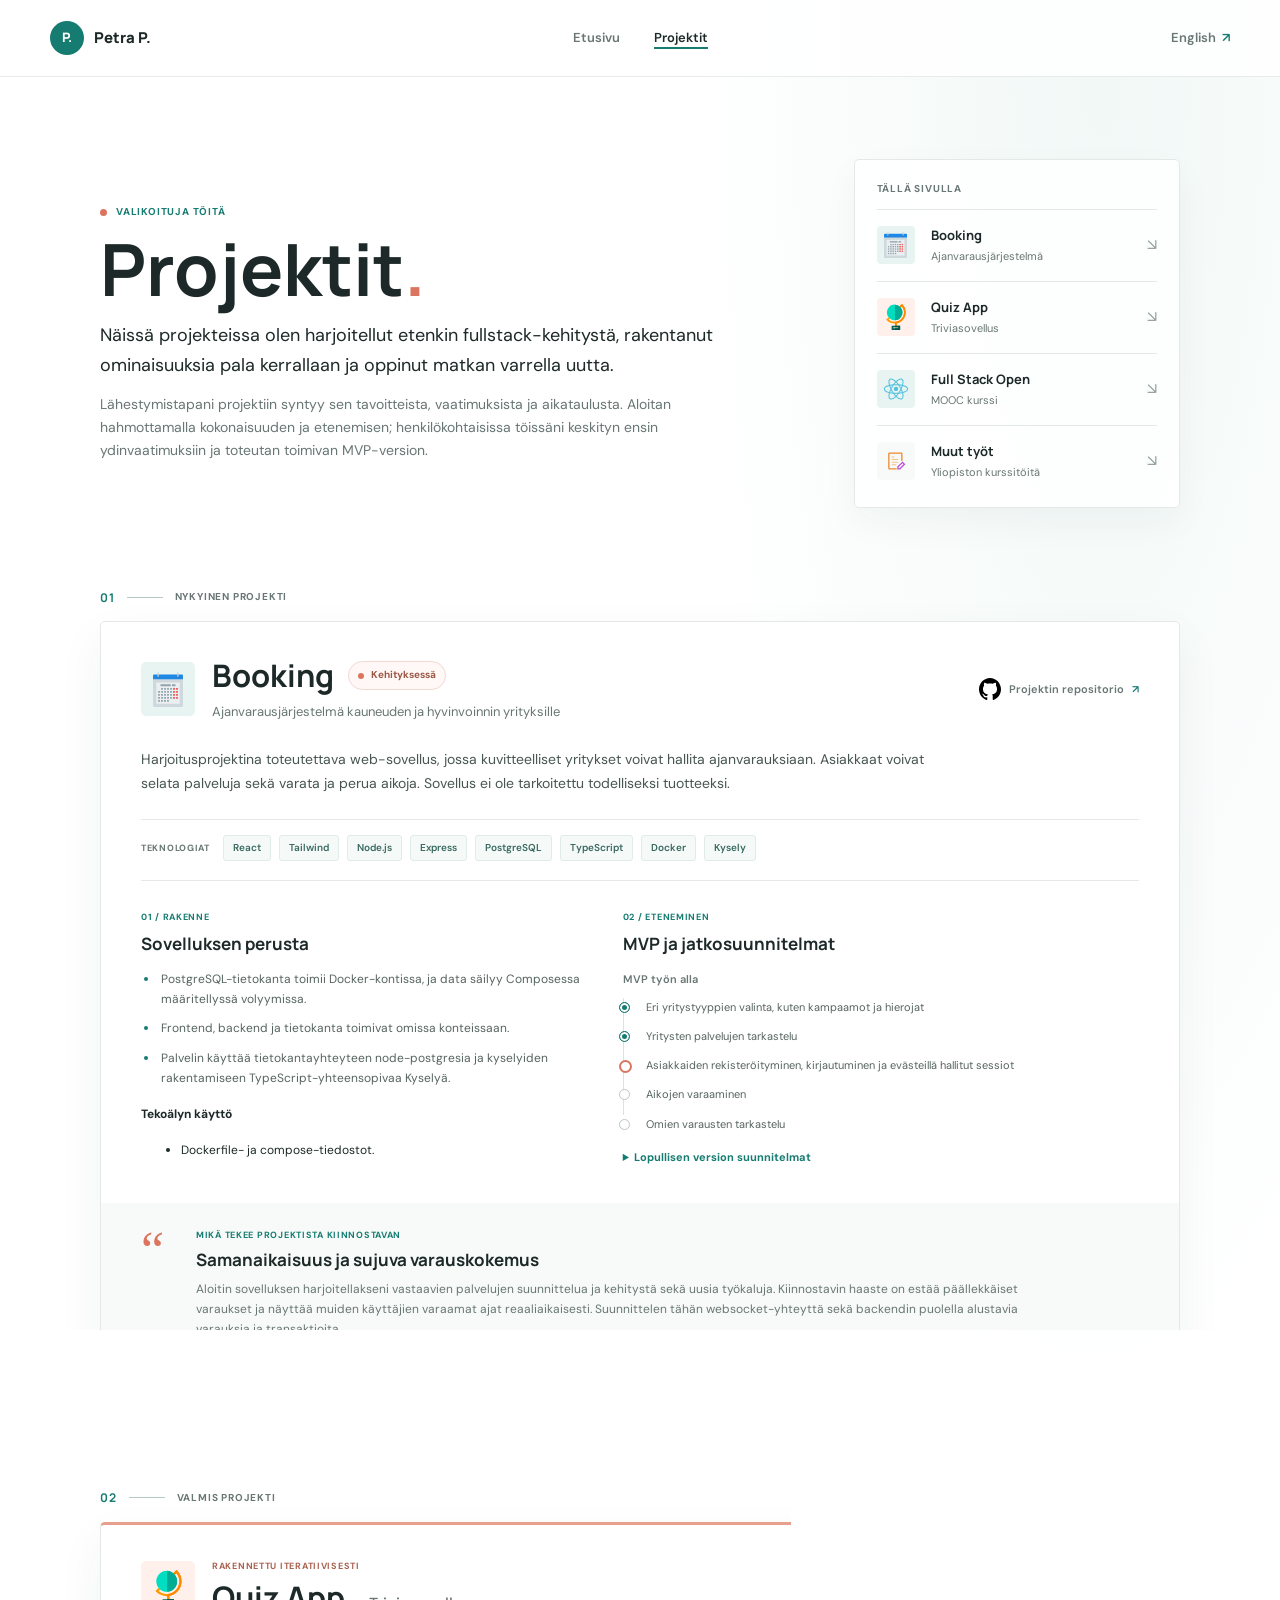
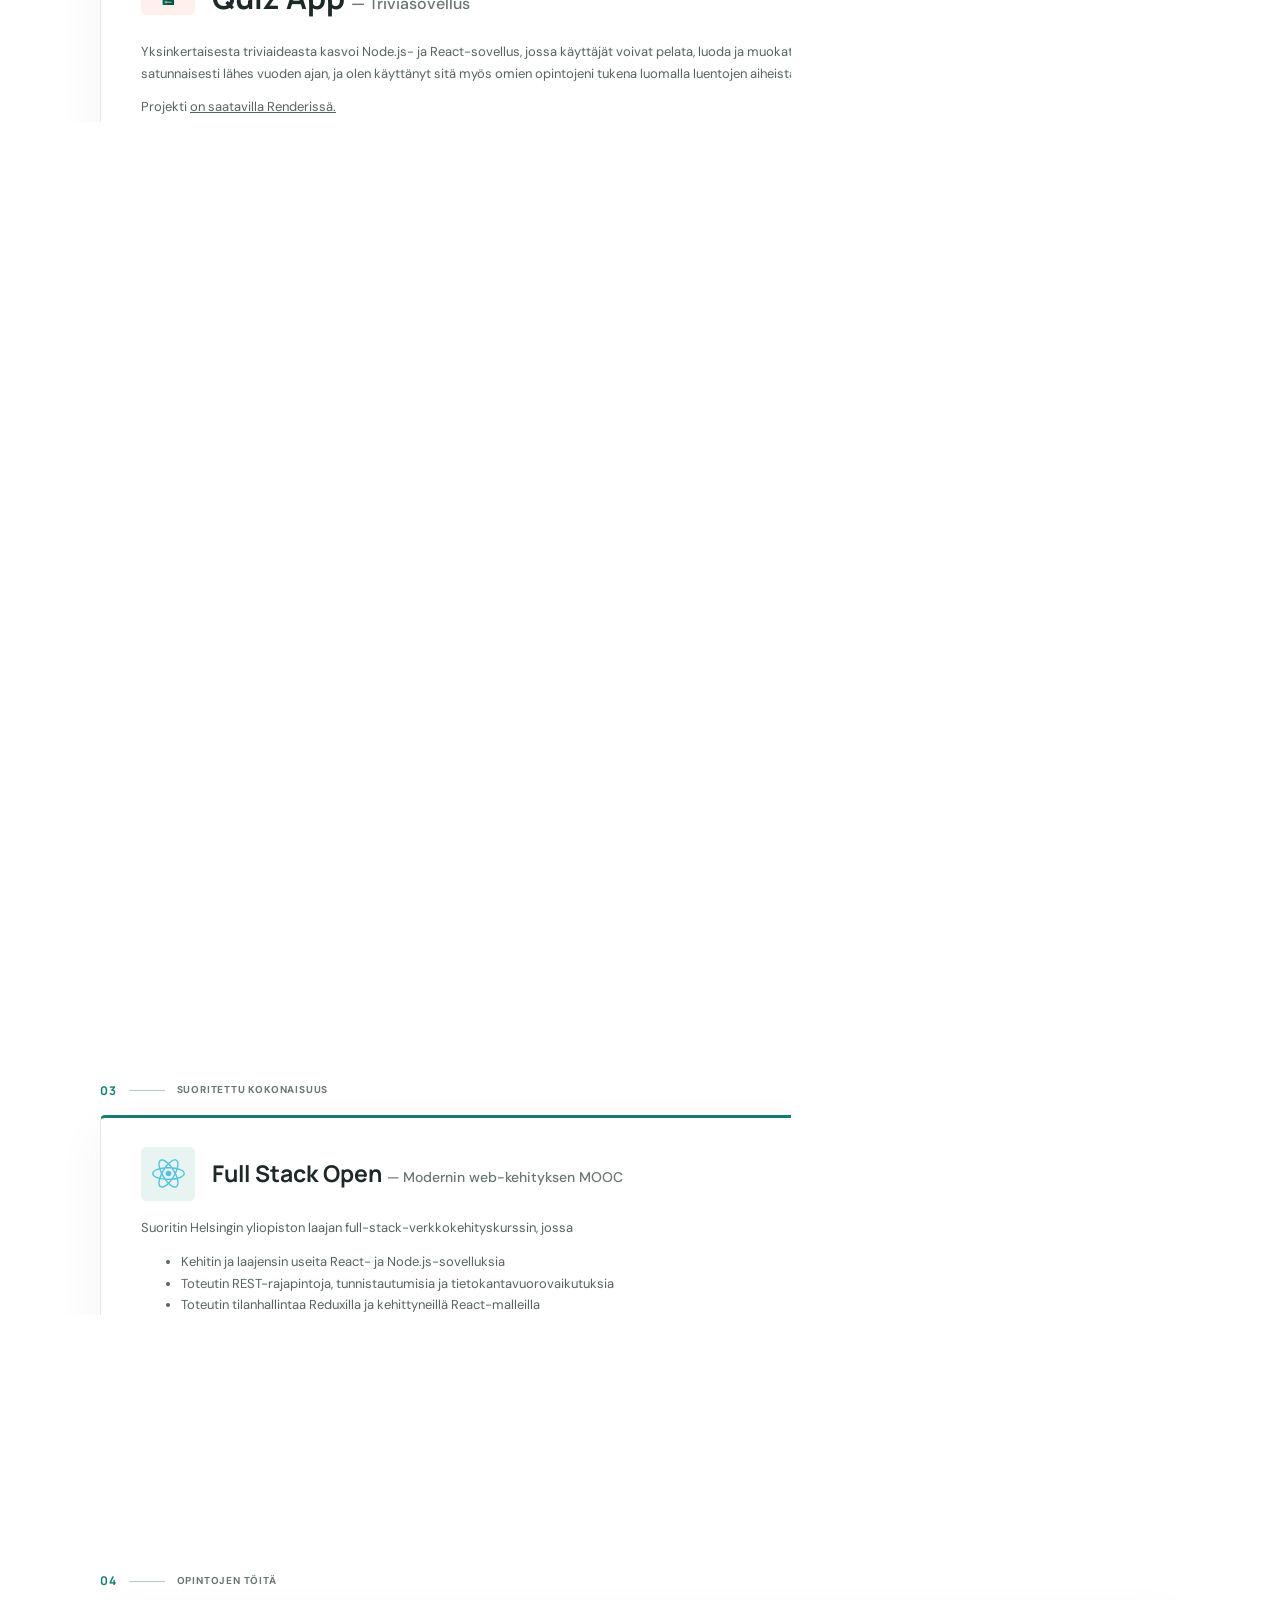
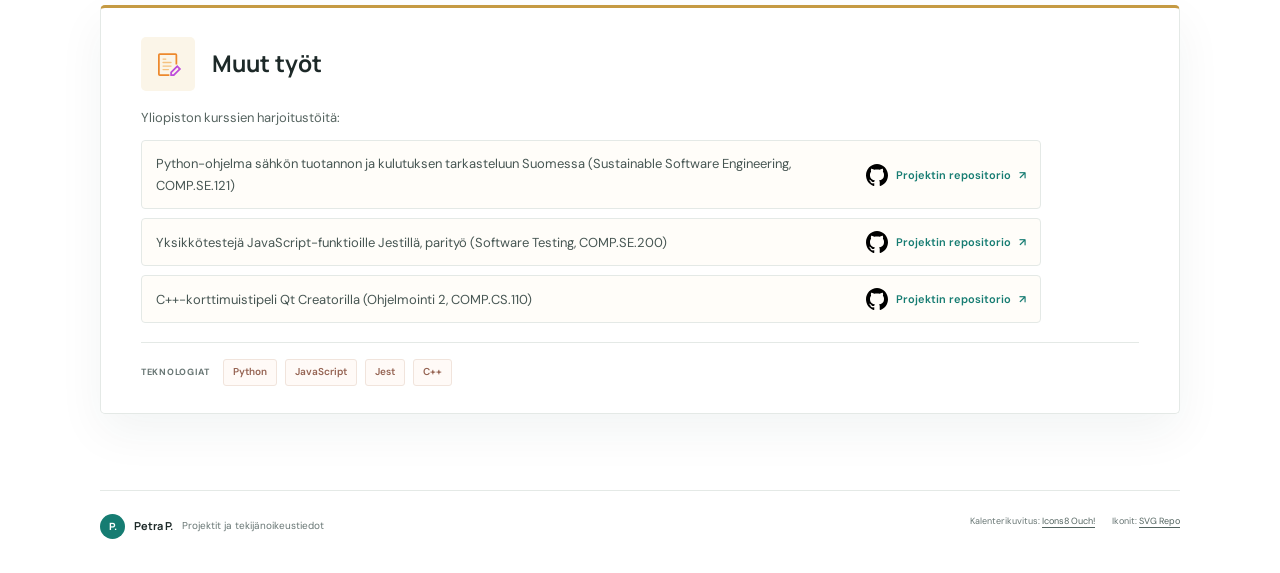
==== commit f3b64c3f: "Renamed file index_fi to index" ====
--- a/projektit_fi.html
+++ b/projektit_fi.html
@@ -13,12 +13,12 @@
   <body>
     <header class="site-header">
       <nav class="nav-bar" aria-label="Päänavigaatio">
-        <a class="wordmark" href="index_fi.html" aria-label="Petra P., etusivu">
+        <a class="wordmark" href="index.html" aria-label="Petra P., etusivu">
           <span class="wordmark-mark" aria-hidden="true">P.</span>
           <span>Petra P.</span>
         </a>
         <div class="nav-links">
-          <a href="index_fi.html">Etusivu</a>
+          <a href="index.html">Etusivu</a>
           <a href="projektit_fi.html" class="active" aria-current="page"
             >Projektit</a
           >
